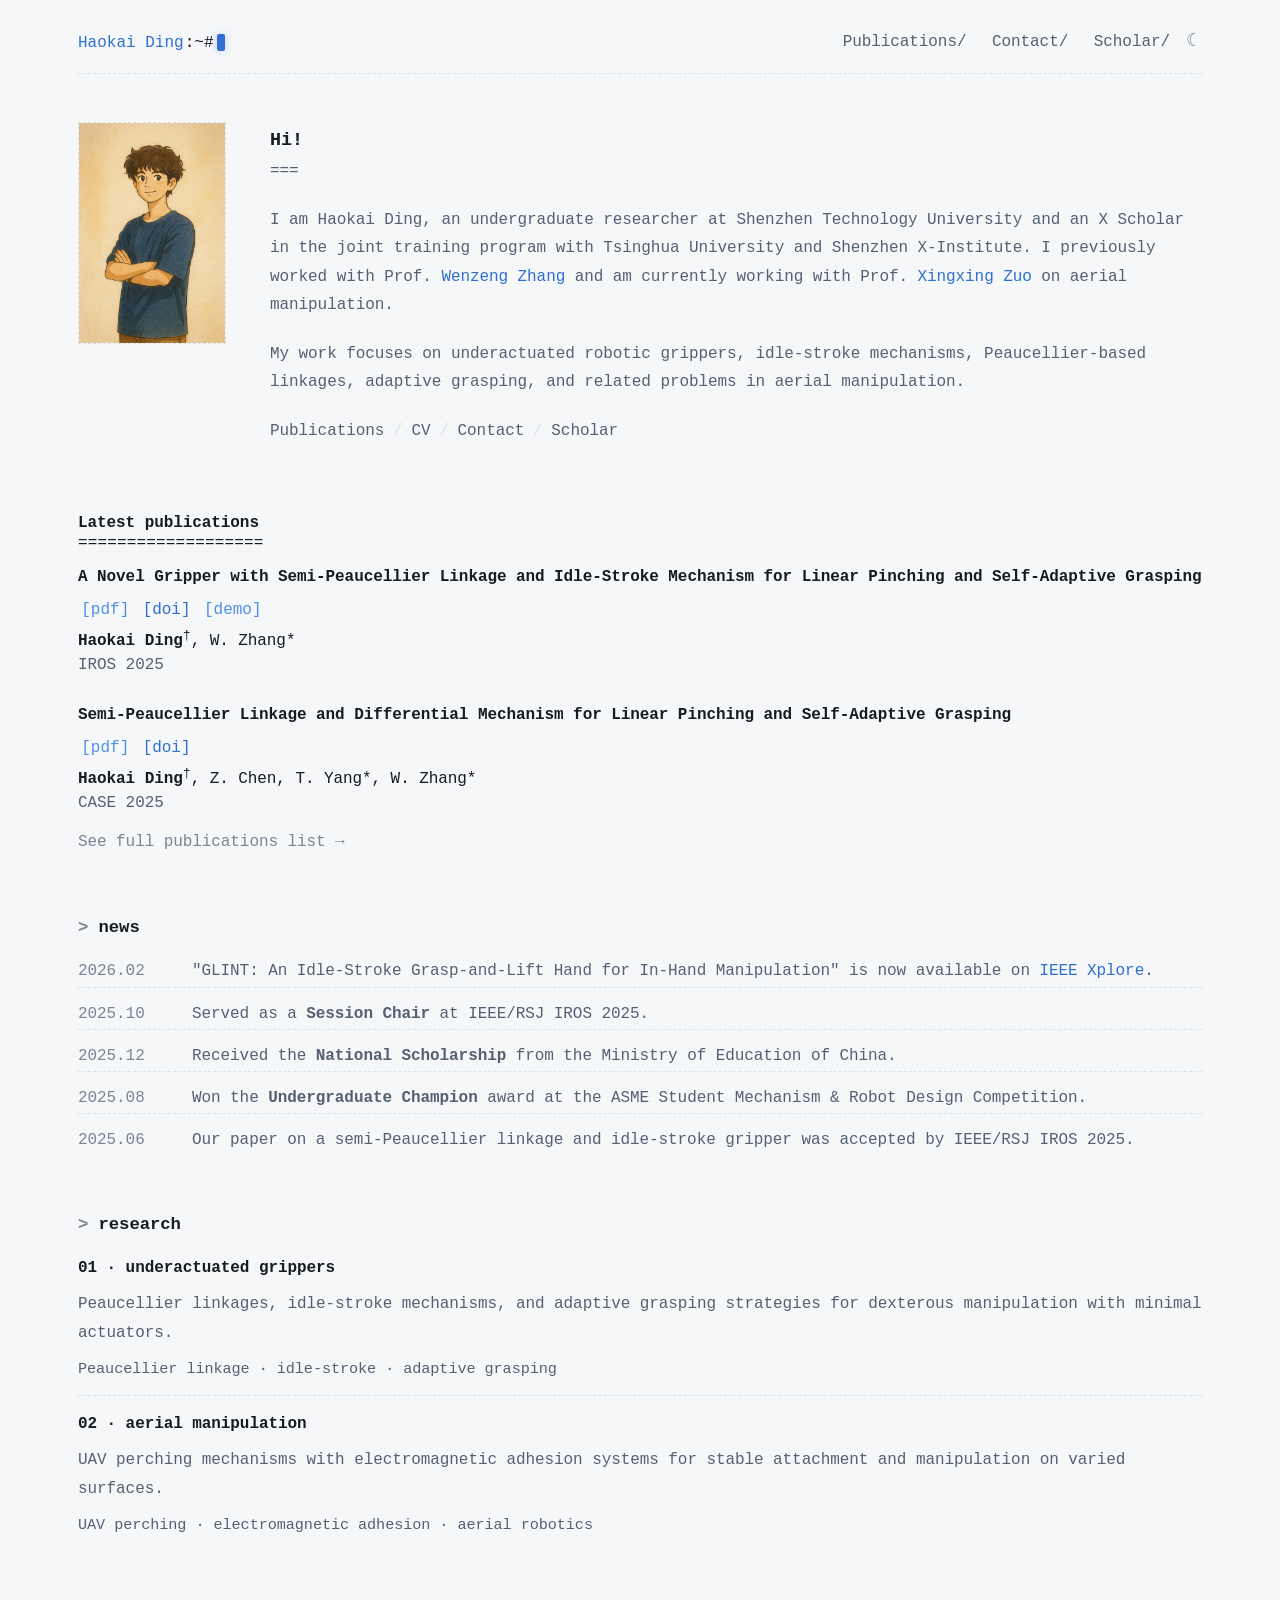
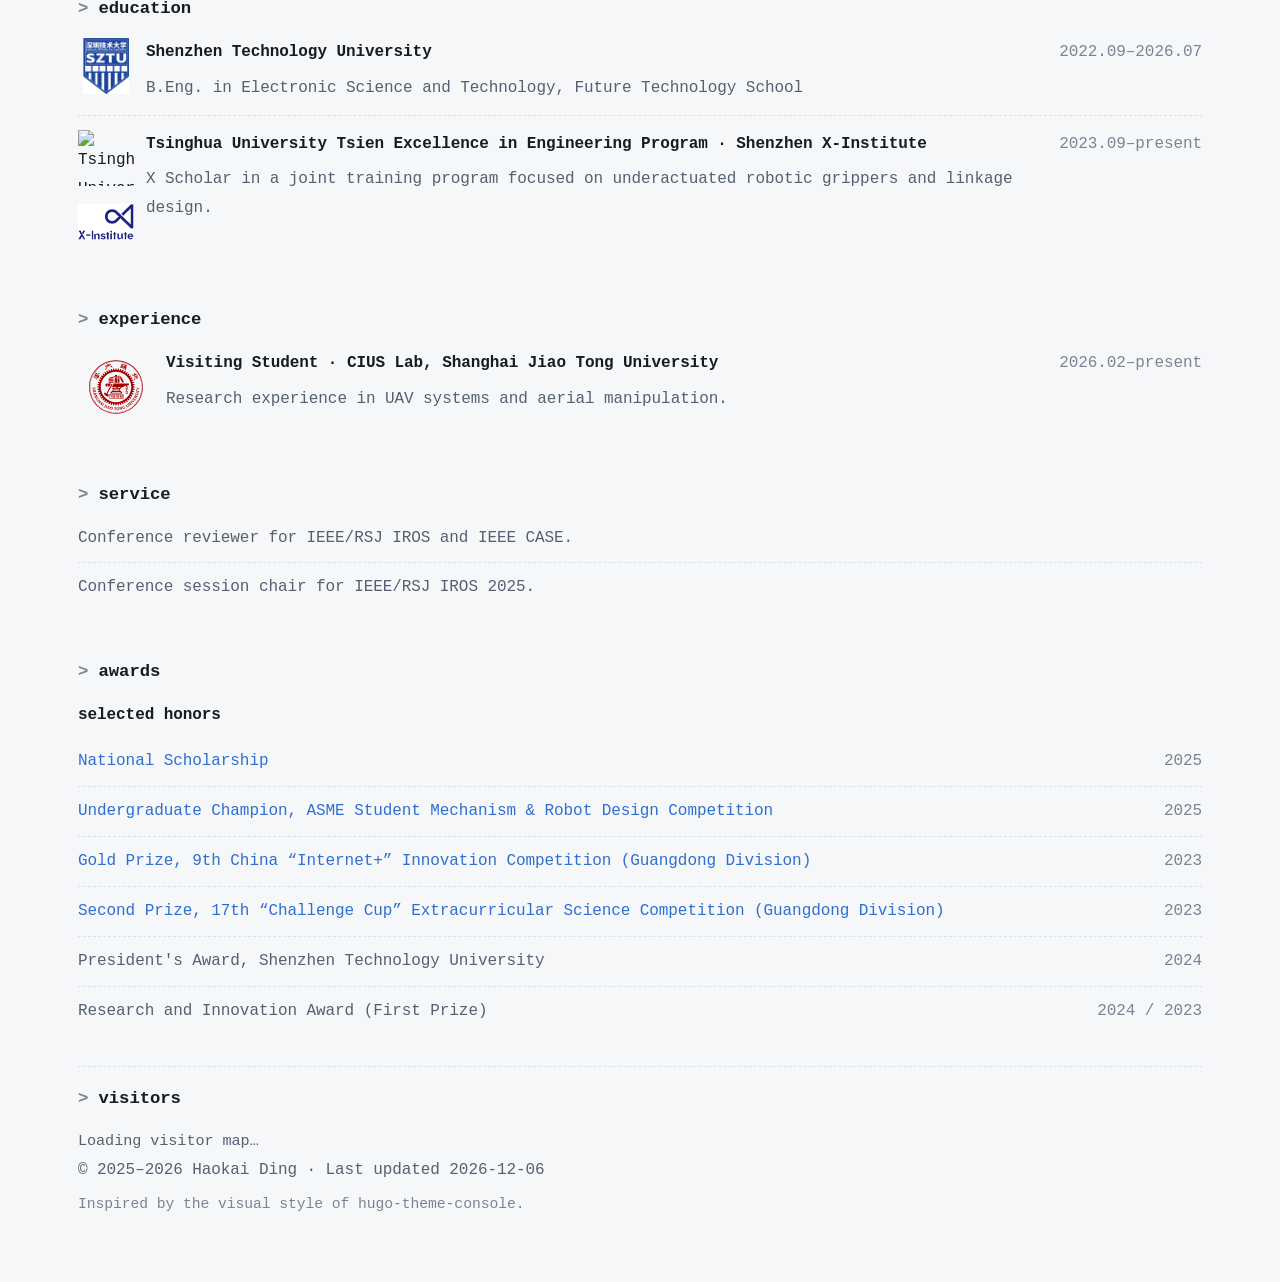
==== index.html @ 255bdd1d "Create academic console homepage template Publish a terminal-inspired academic homepage template bas" ====
<!DOCTYPE html>
<html lang="en">
<head>
  <meta charset="UTF-8" />
  <title>Haokai Ding</title>
  <meta name="viewport" content="width=device-width, initial-scale=1.0" />
  <meta name="description" content="Haokai Ding is an undergraduate researcher working on underactuated robotic grippers, mechanism design, and adaptive grasping." />
  <meta name="color-scheme" content="light dark" />
  <meta property="og:title" content="Haokai Ding" />
  <meta property="og:description" content="Undergraduate researcher in robotics, underactuated grippers, and mechanism design." />
  <meta property="og:image" content="https://hkding0125.github.io/my-academic-site/images/hkding.png" />
  <meta property="og:url" content="https://hkding0125.github.io/" />
  <meta property="og:type" content="website" />
  <meta name="twitter:card" content="summary" />
  <link rel="icon" type="image/svg+xml" href="data:image/svg+xml,%3Csvg xmlns='http://www.w3.org/2000/svg' viewBox='0 0 64 64'%3E%3Crect width='64' height='64' fill='%23161b22'/%3E%3Ctext x='50%25' y='54%25' dominant-baseline='middle' text-anchor='middle' font-family='monospace' font-size='26' fill='%23f6f7f9'%3EHD%3C/text%3E%3C/svg%3E" />
  <link rel="canonical" href="https://hkding0125.github.io/" />
  <link rel="stylesheet" href="styles.css" />
</head>
<body>
  <div class="container">
    <nav class="site-nav" aria-label="Primary">
      <div class="site-brand" aria-label="site mark"><span class="site-mark"><a class="site-mark-link" href="index.html">Haokai Ding</a><span class="site-mark-prompt">:~#</span></span></div>
      <div class="nav-links">
        <a href="publications.html">Publications/</a>
        <a href="contact.html">Contact/</a>
        <a href="https://scholar.google.com/citations?user=ikir1CUAAAAJ&hl=en" target="_blank" rel="noopener noreferrer">Scholar/</a>
      </div>
      <button id="theme-switcher" type="button" aria-label="Toggle dark mode">☾</button>
    </nav>

    <header class="hero" id="top">
      <div class="hero-media">
        <div class="profile-container" id="profileBox">
          <img
            class="profile-image default"
            loading="lazy"
            crossorigin="anonymous"
            src="my-academic-site/images/haokai_DING_photo_cartoon.png"
            alt="Illustrated profile photo of Haokai Ding"
            onerror="this.onerror=null;this.src='https://placehold.co/160x210/EFEFEF/333333?text=Haokai';"
          >
          <img
            class="profile-image hover"
            loading="lazy"
            crossorigin="anonymous"
            src="my-academic-site/images/hkding.png"
            alt="Profile photo of Haokai Ding"
            onerror="this.onerror=null;this.src='https://placehold.co/160x210/EFEFEF/333333?text=Haokai';"
          >
        </div>
      </div>

      <div class="hero-copy hero-intro">
        <h2 class="intro-title">Hi!</h2>
        <p class="intro-rule">===</p>
        <p>
          I am Haokai Ding, an undergraduate researcher at Shenzhen Technology University and an X Scholar in the joint training program with Tsinghua University and Shenzhen X-Institute. I previously worked with Prof. <a href="https://scholar.google.com/citations?user=n-3doEMAAAAJ&amp;hl=zh-CN" target="_blank" rel="noopener noreferrer">Wenzeng Zhang</a> and am currently working with Prof. <a href="https://xingxingzuo.github.io/" target="_blank" rel="noopener noreferrer">Xingxing Zuo</a> on aerial manipulation.
        </p>
        <p>
          My work focuses on underactuated robotic grippers, idle-stroke mechanisms, Peaucellier-based linkages, adaptive grasping, and related problems in aerial manipulation.
        </p>
        <p class="hero-links">
          <a href="publications.html">Publications</a>
          <span>/</span>
          <a href="pdfs/Haokai_CV_EN.pdf" target="_blank" rel="noopener noreferrer">CV</a>
          <span>/</span>
          <a href="contact.html">Contact</a>
          <span>/</span>
          <a href="https://scholar.google.com/citations?user=ikir1CUAAAAJ&hl=en" target="_blank" rel="noopener noreferrer">Scholar</a>
        </p>
      </div>
    </header>

    <main class="main-content">
      <section class="content-section latest-publications" id="publications">
        <div class="latest-heading">
          <h2>Latest publications</h2>
          <p class="latest-heading-rule">===================</p>
        </div>
        <ol class="publication-list selected-list">
          <li class="publication-item">
            <div class="pub-body">
              <div class="pub-title-line">
                <span class="pub-title">A Novel Gripper with Semi-Peaucellier Linkage and Idle-Stroke Mechanism for Linear Pinching and Self-Adaptive Grasping</span>
                <span class="pub-links inline-links">
                  <button type="button" class="inline-link pdf-link" data-pdf="pdfs/200534-3633.pdf">[pdf]</button>
                  <a href="https://doi.org/10.1109/IROS60139.2025.11246057" target="_blank" rel="noopener noreferrer">[doi]</a>
                  <button type="button" class="inline-link video-link" data-video="videos/SPIDAPT.mp4">[demo]</button>
                </span>
              </div>
              <div class="pub-authors-line"><strong>Haokai Ding</strong><sup>†</sup>, W. Zhang*</div>
              <div class="pub-venue-line">IROS 2025</div>
            </div>
          </li>
          <li class="publication-item">
            <div class="pub-body">
              <div class="pub-title-line">
                <span class="pub-title">Semi-Peaucellier Linkage and Differential Mechanism for Linear Pinching and Self-Adaptive Grasping</span>
                <span class="pub-links inline-links">
                  <button type="button" class="inline-link pdf-link" data-pdf="pdfs/Semi-Peaucellier_Linkage_and_Differential_Mechanism_for_Linear_Pinching_and_Self-Adaptive_Grasping.pdf">[pdf]</button>
                  <a href="https://doi.org/10.1109/CASE58245.2025.11163785" target="_blank" rel="noopener noreferrer">[doi]</a>
                </span>
              </div>
              <div class="pub-authors-line"><strong>Haokai Ding</strong><sup>†</sup>, Z. Chen, T. Yang*, W. Zhang*</div>
              <div class="pub-venue-line">CASE 2025</div>
            </div>
          </li>
        </ol>
        <p class="latest-publications-more"><a href="publications.html">See full publications list →</a></p>
      </section>

      <section class="content-section" id="news">
        <h2>news</h2>
        <ul class="news-list">
          <li class="news-item"><span class="news-date">2026.02</span><span class="news-text">"GLINT: An Idle-Stroke Grasp-and-Lift Hand for In-Hand Manipulation" is now available on <a href="https://doi.org/10.1109/ICCMA67641.2025.11369602" target="_blank" rel="noopener noreferrer">IEEE Xplore</a>.</span></li>
          <li class="news-item"><span class="news-date">2025.10</span><span class="news-text">Served as a <strong>Session Chair</strong> at IEEE/RSJ IROS 2025.</span></li>
          <li class="news-item"><span class="news-date">2025.12</span><span class="news-text">Received the <strong>National Scholarship</strong> from the Ministry of Education of China.</span></li>
          <li class="news-item"><span class="news-date">2025.08</span><span class="news-text">Won the <strong>Undergraduate Champion</strong> award at the ASME Student Mechanism &amp; Robot Design Competition.</span></li>
          <li class="news-item"><span class="news-date">2025.06</span><span class="news-text">Our paper on a semi-Peaucellier linkage and idle-stroke gripper was accepted by IEEE/RSJ IROS 2025.</span></li>
        </ul>
      </section>

      <section class="content-section" id="research">
        <h2>research</h2>
        <div class="stack-list">
          <article class="stack-item">
            <div>
              <h3>01 · underactuated grippers</h3>
              <p>Peaucellier linkages, idle-stroke mechanisms, and adaptive grasping strategies for dexterous manipulation with minimal actuators.</p>
            </div>
            <p class="stack-tags">Peaucellier linkage · idle-stroke · adaptive grasping</p>
          </article>
          <article class="stack-item">
            <div>
              <h3>02 · aerial manipulation</h3>
              <p>UAV perching mechanisms with electromagnetic adhesion systems for stable attachment and manipulation on varied surfaces.</p>
            </div>
            <p class="stack-tags">UAV perching · electromagnetic adhesion · aerial robotics</p>
          </article>
        </div>
      </section>

      <section class="content-section" id="education">
        <h2>education</h2>
        <div class="detail-list">
          <article class="detail-item">
            <div class="detail-main">
              <div class="logo-row">
                <img class="entry-logo" src="my-academic-site/images/深圳技术大学校徽_00.jpg" alt="Shenzhen Technology University logo" loading="lazy" onerror="this.onerror=null;this.src='https://placehold.co/44x44/EFEFEF/333333?text=SZ';">
                <div>
                  <h3>Shenzhen Technology University</h3>
                  <p>B.Eng. in Electronic Science and Technology, Future Technology School</p>
                </div>
              </div>
            </div>
            <div class="detail-side">2022.09–2026.07</div>
          </article>
          <article class="detail-item">
            <div class="detail-main">
              <div class="logo-row">
                <div class="logo-stack">
                  <img class="entry-logo" src="my-academic-site/images/Tsinghua_University_Logo.svg" alt="Tsinghua University logo" loading="lazy" onerror="this.onerror=null;this.src='https://placehold.co/44x44/EFEFEF/333333?text=TH';">
                  <img class="entry-logo" src="my-academic-site/images/x-institute_logo.jpg" alt="X-Institute logo" loading="lazy" onerror="this.onerror=null;this.src='https://placehold.co/44x44/EFEFEF/333333?text=X';">
                </div>
                <div>
                  <h3>Tsinghua University Tsien Excellence in Engineering Program · Shenzhen X-Institute</h3>
                  <p>X Scholar in a joint training program focused on underactuated robotic grippers and linkage design.</p>
                </div>
              </div>
            </div>
            <div class="detail-side">2023.09–present</div>
          </article>
        </div>
      </section>

      <section class="content-section" id="experience">
        <h2>experience</h2>
        <div class="detail-list">
          <article class="detail-item">
            <div class="detail-main">
              <div class="logo-row">
                <img class="entry-logo entry-logo-sjtu" src="my-academic-site/images/sjtulogored.svg" alt="Shanghai Jiao Tong University logo" loading="lazy">
                <div>
                  <h3>Visiting Student · CIUS Lab, Shanghai Jiao Tong University</h3>
                  <p>Research experience in UAV systems and aerial manipulation.</p>
                </div>
              </div>
            </div>
            <div class="detail-side">2026.02–present</div>
          </article>
        </div>
      </section>

      <section class="content-section" id="service">
        <h2>service</h2>
        <ul class="plain-list">
          <li>Conference reviewer for IEEE/RSJ IROS and IEEE CASE.</li>
          <li>Conference session chair for IEEE/RSJ IROS 2025.</li>
        </ul>
      </section>

      <section class="content-section" id="awards">
        <h2>awards</h2>
        <div class="award-group">
          <h3>selected honors</h3>
          <ul class="award-list">
            <li><span class="award-name"><a href="http://www.moe.gov.cn/srcsite/A05/s7505/202512/t20251225_1424488.html" target="_blank" rel="noopener noreferrer">National Scholarship</a></span><span class="award-year">2025</span></li>
            <li><span class="award-name"><a href="https://sites.google.com/site/asmemrc/design-competition-showcase/2025-finalists#h.2oibi1g704mf" target="_blank" rel="noopener noreferrer">Undergraduate Champion, ASME Student Mechanism &amp; Robot Design Competition</a></span><span class="award-year">2025</span></li>
            <li><span class="award-name"><a href="https://cy.ncss.cn/" target="_blank" rel="noopener noreferrer">Gold Prize, 9th China “Internet+” Innovation Competition (Guangdong Division)</a></span><span class="award-year">2023</span></li>
            <li><span class="award-name"><a href="https://www.tiaozhanbei.net/" target="_blank" rel="noopener noreferrer">Second Prize, 17th “Challenge Cup” Extracurricular Science Competition (Guangdong Division)</a></span><span class="award-year">2023</span></li>
            <li><span class="award-name">President's Award, Shenzhen Technology University</span><span class="award-year">2024</span></li>
            <li><span class="award-name">Research and Innovation Award (First Prize)</span><span class="award-year">2024 / 2023</span></li>
          </ul>
        </div>
      </section>
    </main>

    <footer class="site-footer">
      <h2>visitors</h2>
      <div class="visitor-map" id="visitorMap" aria-label="Visitor distribution map" role="img">
        <noscript>
          <a href="https://clustrmaps.com/site/1bh9v" title="Visitor map" target="_blank" rel="noopener noreferrer">View the visitor map on ClustrMaps</a>
        </noscript>
        <div id="visitorMapFallback" class="visitor-map-fallback" role="status">
          <p class="fallback-loading">Loading visitor map…</p>
          <p class="fallback-help">If the map does not appear, ClustrMaps may be blocked in your region. <a href="https://clustrmaps.com/site/1bh9v" target="_blank" rel="noopener noreferrer">Open it in a new tab</a>.</p>
        </div>
        <script data-cfasync="false" src="/cdn-cgi/scripts/5c5dd728/cloudflare-static/email-decode.min.js"></script>
        <script
          type="text/javascript"
          id="clustrmaps"
          src="https://clustrmaps.com/map_v2.js?d=znvx_TSWEndb_yGiF_u2P2L6hrNLIet55wRIDi6dAVY&amp;cl=ffffff&amp;w=a"
          referrerpolicy="no-referrer-when-downgrade"
        ></script>
      </div>
      <p class="footer-meta">© 2025–2026 Haokai Ding · Last updated <time id="lastUpdated" datetime="2026-03-27">2026-03-27</time></p>
      <p class="footer-credit">Inspired by the visual style of <a href="https://github.com/mrmierzejewski/hugo-theme-console/" target="_blank" rel="noopener noreferrer">hugo-theme-console</a>.</p>
    </footer>
  </div>

  <div id="videoModal" class="modal" role="dialog" aria-modal="true" aria-hidden="true">
    <div class="modal-panel video-panel">
      <button class="close-button" id="videoClose" type="button" aria-label="Close video">×</button>
      <video id="videoPlayer" controls></video>
    </div>
  </div>

  <div id="pdfModal" class="modal" role="dialog" aria-modal="true" aria-hidden="true">
    <div class="modal-panel pdf-panel">
      <button class="close-button" id="pdfClose" type="button" aria-label="Close PDF">×</button>
      <iframe id="pdf-viewer" src="" title="PDF viewer" loading="lazy"></iframe>
    </div>
  </div>

  <script src="scripts.js"></script>
</body>
</html>
---- styles.css ----
:root {
  --bg: #f6f7f9;
  --surface: #ffffff;
  --surface-soft: #f4f6f8;
  --text: #171b22;
  --text-soft: #556072;
  --text-faint: #7b8494;
  --line: #dbe1e8;
  --accent: #2f6fcf;
  --accent-soft: rgba(47, 111, 207, 0.08);
  --shadow: none;
  --font-mono: "JetBrains Mono", "IBM Plex Mono", "SFMono-Regular", Menlo, Consolas, "Liberation Mono", monospace;
  --content-width: 1180px;
}

* {
  box-sizing: border-box;
}

html {
  scroll-behavior: smooth;
}

body {
  margin: 0;
  background: var(--bg);
  color: var(--text);
  font-family: var(--font-mono);
  line-height: 1.82;
  letter-spacing: -0.005em;
  -webkit-font-smoothing: antialiased;
  -moz-osx-font-smoothing: grayscale;
}

@keyframes page-pop-in {
  0% {
    opacity: 0;
    transform: translateY(10px) scale(0.985);
  }

  100% {
    opacity: 1;
    transform: translateY(0) scale(1);
  }
}

html.theme-transition body,
html.theme-transition body *,
html.theme-transition body *::before,
html.theme-transition body *::after {
  transition: background-color 0.25s ease, color 0.25s ease, border-color 0.25s ease, opacity 0.25s ease;
}

img {
  max-width: 100%;
  height: auto;
}

button,
a {
  font: inherit;
}

a {
  color: var(--accent);
  text-decoration: none;
}

a:hover {
  text-decoration: underline;
}

.container {
  width: min(100%, var(--content-width));
  margin: 0 auto;
  padding: 28px 28px 64px;
}

.site-nav {
  display: flex;
  align-items: center;
  justify-content: space-between;
  gap: 16px;
  padding: 0 0 16px;
  margin-bottom: 48px;
  border-bottom: 1px dashed var(--line);
}

.site-brand {
  color: var(--text);
  font-weight: 500;
  text-transform: none;
  margin-right: auto;
  display: inline-flex;
  align-items: center;
  gap: 0.22ch;
  letter-spacing: 0;
  line-height: 1;
  white-space: nowrap;
}

.site-mark {
  display: inline-flex;
  align-items: center;
  gap: 0.12ch;
}

.site-mark-link,
.site-path {
  color: var(--accent);
}

.site-mark-link {
  text-decoration: none;
}

.site-mark-link:hover {
  text-decoration: none;
}

.site-mark-prompt {
  color: var(--text);
}

.site-path {
  margin-left: 0.12ch;
}

.site-brand::after {
  content: "";
  display: inline-block;
  flex: 0 0 auto;
  width: 0.88ch;
  height: 1.02em;
  margin-left: 0.1ch;
  align-self: center;
  background: var(--accent);
  border-radius: 2px;
  box-shadow: 0 0 0.55rem color-mix(in srgb, var(--accent) 28%, transparent);
  animation: hero-cursor-fade 1.6s ease-in-out infinite;
}

.nav-links {
  display: inline-flex;
  align-items: center;
  gap: 1.6rem;
  color: var(--text-soft);
  margin-left: auto;
}

.nav-links a {
  color: inherit;
  font-weight: 500;
  white-space: nowrap;
}

.nav-links a.nav-active,
.nav-links a:hover {
  color: var(--text-soft);
  text-decoration: none;
}

#theme-switcher {
  border: 0;
  background: transparent;
  color: var(--text-faint);
  padding: 0;
  cursor: pointer;
  font-size: 1.15rem;
  line-height: 1;
}

#theme-switcher:hover {
  background: transparent;
  color: var(--text-soft);
}

.hero,
.page-header,
.content-section,
.site-footer {
  opacity: 0;
  animation: page-pop-in 0.5s cubic-bezier(0.2, 0.8, 0.2, 1) forwards;
}

.hero,
.page-header {
  margin-bottom: 52px;
}

.hero {
  animation-delay: 0.04s;
  display: grid;
  grid-template-columns: 148px minmax(0, 1fr);
  gap: 44px;
  align-items: start;
}

.hero-media {
  display: flex;
  flex-direction: column;
  align-items: flex-start;
}

.content-section:nth-of-type(1) {
  animation-delay: 0.08s;
}

.content-section:nth-of-type(2) {
  animation-delay: 0.12s;
}

.content-section:nth-of-type(3) {
  animation-delay: 0.16s;
}

.content-section:nth-of-type(4) {
  animation-delay: 0.2s;
}

.content-section:nth-of-type(5) {
  animation-delay: 0.24s;
}

.content-section:nth-of-type(6) {
  animation-delay: 0.28s;
}

.content-section:nth-of-type(7) {
  animation-delay: 0.32s;
}

.content-section:nth-of-type(8) {
  animation-delay: 0.36s;
}

.site-footer {
  animation-delay: 0.4s;
}

@media (prefers-reduced-motion: reduce) {
  .hero,
  .page-header,
  .content-section,
  .site-footer {
    opacity: 1;
    animation: none;
  }

  .site-brand::after {
    animation: none;
    opacity: 0.82;
  }
}

.prompt-line {
  margin: 8px 0 0;
  color: var(--text-faint);
  font-size: 0.94rem;
}

h1 {
  margin: 0 0 14px;
  font-size: clamp(2.6rem, 5.8vw, 3.4rem);
  line-height: 1.08;
  font-weight: 700;
}

.intro-title {
  margin: 0;
  font-size: 1.15rem;
  font-weight: 700;
  text-transform: none;
}

.intro-title::before {
  content: none;
}

.intro-rule {
  margin: -2px 0 12px;
  color: var(--text);
  line-height: 1;
}

@keyframes hero-cursor-fade {
  0%, 18% {
    opacity: 0;
  }

  50% {
    opacity: 0.92;
  }

  100% {
    opacity: 0;
  }
}

.page-summary {
  margin: 0 0 14px;
  color: var(--text);
  text-wrap: pretty;
}

.hero-copy {
  max-width: none;
}

.hero-intro {
  padding-top: 2px;
  max-width: none;
}

.hero-intro p {
  margin: 0 0 20px;
  color: var(--text-soft);
  line-height: 1.78;
  text-align: left;
  text-justify: auto;
  hyphens: none;
}

.hero-intro p:last-child {
  margin-bottom: 0;
}

.intro-highlight {
  color: var(--text) !important;
}

.page-note,
.section-intro,
.pub-meta,
.pub-venue,
.news-text,
.stack-item p,
.detail-item p,
.footer-meta,
.visitor-map-fallback,
.plain-list,
.award-list,
.stack-tags {
  color: var(--text-soft);
}

.page-note,
.page-summary {
  max-width: none;
}

.hero-links {
  display: flex;
  flex-wrap: wrap;
  gap: 0.3rem 0.55rem;
  align-items: center;
  color: var(--text-faint);
}

.hero-links a {
  color: var(--text-soft);
}

.hero-links span {
  color: var(--line);
}


.contact-list li::after {
  content: " /";
  color: var(--line);
  margin-left: 8px;
}

.contact-list li:last-child::after {
  content: "";
  margin-left: 0;
}

.contact-list a {
  display: inline-block;
  padding: 2px 0;
}

.jump-line {
  margin-top: 10px;
  color: var(--text-faint);
}


.profile-container {
  position: relative;
  width: 148px;
  aspect-ratio: 2 / 3;
  border: 1px dashed var(--line);
  overflow: hidden;
  background: var(--surface);
}

.profile-image {
  position: absolute;
  inset: 0;
  width: 100%;
  height: 100%;
  object-fit: cover;
  transition: opacity 0.25s ease;
}

.profile-image.default {
  opacity: 1;
}

.profile-image.hover {
  opacity: 0;
}

.profile-container:hover .profile-image.default,
.profile-container.toggled .profile-image.default {
  opacity: 0;
}

.profile-container:hover .profile-image.hover,
.profile-container.toggled .profile-image.hover {
  opacity: 1;
}

.main-content {
  display: flex;
  flex-direction: column;
  gap: 42px;
}

.content-section {
  padding-top: 12px;
  scroll-margin-top: 24px;
}

.content-section > p,
.content-section > .section-intro {
  max-width: none;
  text-align: left;
  text-justify: auto;
  hyphens: none;
}

.section-heading {
  display: flex;
  align-items: baseline;
  justify-content: space-between;
  gap: 16px;
}

.section-link {
  white-space: nowrap;
  font-size: 0.92rem;
  color: var(--text-faint);
}

h2 {
  margin: 0 0 14px;
  font-size: 1.08rem;
  font-weight: 700;
  text-transform: lowercase;
}

h2::before {
  content: "> ";
  color: var(--text-faint);
}

h3 {
  margin: 0 0 6px;
  font-size: 1rem;
  font-weight: 700;
}

.group-title {
  margin: 18px 0 10px;
  color: var(--text-faint);
  text-transform: lowercase;
}

p {
  margin: 0;
}

.publication-list,
.news-list,
.plain-list,
.award-list {
  margin: 0;
  padding: 0;
}

.publication-list {
  list-style: none;
  display: flex;
  flex-direction: column;
  gap: 12px;
  counter-reset: publication;
}

.latest-publications {
  animation-delay: 0.14s;
}

.latest-publications h2::before {
  content: none;
}

.latest-heading {
  margin-bottom: 14px;
}

.latest-heading h2 {
  margin-bottom: 0;
  font-size: 1rem;
  font-weight: 700;
  text-transform: none;
}

.latest-heading-rule {
  margin-top: -3px;
  color: var(--text);
  line-height: 1.02;
  letter-spacing: 0.01em;
}

.selected-list {
  gap: 26px;
}

.selected-list .publication-item,
.selected-list .publication-item:first-child {
  position: static;
  padding-left: 0;
  padding-top: 0;
  border-top: 0;
}

.selected-list .publication-item::before {
  content: none;
}

.pub-title-line {
  display: block;
  line-height: 1.55;
}

.selected-list .pub-title {
  font-weight: 700;
  color: var(--text);
}

.inline-links {
  display: inline;
  margin-left: 0.18ch;
}

.inline-links .inline-link,
.inline-links a {
  margin-left: 0.16ch;
  color: #4e8fe8;
}

.pub-authors-line {
  margin-top: 3px;
  color: var(--text);
  line-height: 1.5;
}

.pub-venue-line {
  margin-top: 2px;
  color: var(--text-soft);
  line-height: 1.35;
}

.latest-publications-more {
  margin-top: 14px;
  color: var(--text-faint);
}

.latest-publications-more a {
  color: var(--text-faint);
}

.full-list .publication-item {
  position: relative;
  padding-left: 36px;
}

.full-list .publication-item::before {
  counter-increment: publication;
  content: "[" counter(publication) "]";
  position: absolute;
  left: 0;
  top: 0;
  color: var(--text-faint);
}

.publication-item {
  border-top: 1px dashed var(--line);
  padding-top: 14px;
}

.publication-item:first-child {
  padding-top: 0;
  border-top: 0;
}

.pub-title {
  color: var(--text);
  margin-bottom: 4px;
}

.pub-venue {
  margin-top: 2px;
}

.pub-links {
  display: flex;
  flex-wrap: wrap;
  gap: 8px 12px;
  margin-top: 8px;
}

.pub-links a,
.inline-link {
  color: var(--accent);
  background: transparent;
  border: 0;
  padding: 0;
  cursor: pointer;
}

.inline-link:hover,
.pub-links a:hover {
  text-decoration: underline;
}

.contact-lead {
  margin: 0 0 18px;
  color: var(--text-soft);
}

.contact-block {
  list-style: none;
  margin: 0;
  padding: 0;
}

.contact-block li {
  margin: 0 0 8px;
  color: var(--text-soft);
}

.contact-block a {
  color: inherit;
}

.contact-block a:hover {
  color: var(--text);
}

.contact-block li::before {
  content: "- ";
  color: var(--text);
}

.news-item {
  display: grid;
  grid-template-columns: 96px minmax(0, 1fr);
  gap: 18px;
  border-top: 1px dashed var(--line);
  padding-top: 12px;
}

.news-item:first-child {
  border-top: 0;
  padding-top: 0;
}

.news-date,
.detail-side,
.award-year {
  color: var(--text-faint);
  white-space: nowrap;
}

.stack-list,
.detail-list {
  display: flex;
  flex-direction: column;
  gap: 12px;
}

.stack-item,
.detail-item {
  border-top: 1px dashed var(--line);
  padding-top: 14px;
}

.stack-item:first-child,
.detail-item:first-child {
  border-top: 0;
  padding-top: 0;
}

.stack-tags {
  margin-top: 8px;
  font-size: 0.95rem;
}

.detail-item {
  display: grid;
  grid-template-columns: minmax(0, 1fr) auto;
  gap: 16px;
}

.logo-row {
  display: flex;
  align-items: flex-start;
  gap: 12px;
}

.logo-stack {
  display: flex;
  flex-direction: column;
  gap: 8px;
  flex-shrink: 0;
}

.entry-logo {
  width: 56px;
  height: 56px;
  object-fit: contain;
  border: none;
  background: transparent;
  padding: 0;
  flex-shrink: 0;
}

.entry-logo-wide {
  width: 56px;
}

.entry-logo-sjtu {
  width: 76px;
  height: 76px;
  padding: 0;
  object-fit: contain;
  object-position: center;
}

.plain-list {
  list-style: none;
  display: flex;
  flex-direction: column;
  gap: 8px;
}

.plain-list li,
.award-list li {
  border-top: 1px dashed var(--line);
  padding-top: 10px;
}

.plain-list li:first-child,
.award-list li:first-child {
  border-top: 0;
  padding-top: 0;
}

.award-group {
  display: flex;
  flex-direction: column;
  gap: 10px;
}

.award-list {
  list-style: none;
  display: flex;
  flex-direction: column;
  gap: 10px;
}

.award-list li {
  display: grid;
  grid-template-columns: minmax(0, 1fr) auto;
  gap: 12px;
}

.meta-badge {
  display: inline-block;
  margin-left: 8px;
  color: var(--text);
  border: 1px dashed var(--line);
  padding: 0 6px;
  font-size: 0.85rem;
}

.site-footer {
  margin-top: 40px;
  padding-top: 16px;
  border-top: 1px dashed var(--line);
}

.compact-footer {
  margin-top: 28px;
}

.footer-credit {
  margin-top: 6px;
  color: var(--text-faint);
  font-size: 0.92rem;
}

.footer-credit a {
  color: inherit;
}

.footer-credit a:hover {
  color: var(--text-soft);
}

.visitor-map {
  margin-top: 12px;
}

.visitor-map > div,
.visitor-map iframe,
.visitor-map img {
  width: 100% !important;
  max-width: 100% !important;
}

.visitor-map img,
.visitor-map iframe {
  display: block;
  border: 1px dashed var(--line);
}

.visitor-map-fallback {
  font-size: 0.95rem;
}

.visitor-map-fallback .fallback-help {
  display: none;
  margin-top: 8px;
}

.visitor-map-fallback.show-help .fallback-help {
  display: block;
}

.visitor-map-fallback[data-state="loaded"] {
  display: none;
}

.modal {
  position: fixed;
  inset: 0;
  background: rgba(10, 12, 16, 0.68);
  backdrop-filter: blur(4px);
  -webkit-backdrop-filter: blur(4px);
  opacity: 0;
  visibility: hidden;
  pointer-events: none;
  transition: opacity 0.22s ease, visibility 0.22s ease;
  z-index: 1000;
}

.modal.open {
  opacity: 1;
  visibility: visible;
  pointer-events: auto;
}

.modal-panel {
  position: relative;
  width: min(92vw, 900px);
  margin: 40px auto;
  border: 1px solid color-mix(in srgb, var(--line) 86%, transparent);
  background: color-mix(in srgb, var(--surface) 94%, transparent);
  border-radius: 16px;
  box-shadow: 0 24px 80px rgba(0, 0, 0, 0.18);
  overflow: hidden;
}

.video-panel {
  width: min(96vw, 1280px);
  height: min(88vh, 820px);
  max-width: none;
  background: #000;
  display: flex;
  align-items: center;
  justify-content: center;
}

.video-panel video,
.pdf-panel iframe {
  display: block;
  width: 100%;
}

.video-panel video {
  width: 100%;
  height: 100%;
  object-fit: contain;
  background: #000;
  max-height: none;
}

.pdf-panel {
  height: min(88vh, 920px);
}

.pdf-panel iframe {
  height: 100%;
  border: 0;
}

.close-button {
  position: absolute;
  top: 12px;
  right: 12px;
  width: 38px;
  height: 38px;
  border: 1px solid color-mix(in srgb, var(--line) 80%, transparent);
  background: color-mix(in srgb, var(--surface) 88%, transparent);
  color: var(--text);
  border-radius: 10px;
  cursor: pointer;
  backdrop-filter: blur(6px);
  -webkit-backdrop-filter: blur(6px);
}

.close-button:hover {
  background: color-mix(in srgb, var(--surface-soft) 92%, transparent);
}

body.dark-mode {
  --bg: #11141b;
  --surface: #161b22;
  --surface-soft: #1b212b;
  --text: #e7ebf2;
  --text-soft: #b6c0cf;
  --text-faint: #8e99ad;
  --line: #394354;
  --accent: #86abf4;
  --accent-soft: rgba(134, 171, 244, 0.1);
}

@media (max-width: 760px) {
  .hero {
    grid-template-columns: 96px minmax(0, 1fr);
    gap: 18px;
  }

  .hero-media {
    display: flex;
  }

  .profile-container {
    width: 96px;
  }
}

@media (max-width: 480px) {
  .container {
    padding: 14px 16px 28px;
  }

  .site-nav {
    display: grid;
    grid-template-columns: 1fr auto;
    grid-template-areas:
      "brand brand"
      "links theme";
    align-items: center;
    row-gap: 10px;
    column-gap: 10px;
    margin-bottom: 28px;
  }

  .site-brand {
    grid-area: brand;
    display: inline-flex;
    flex-wrap: nowrap;
    align-items: center;
    width: auto;
    max-width: 100%;
    font-size: 0.92rem;
    overflow: visible;
    scrollbar-width: none;
  }

  .site-brand::-webkit-scrollbar,
  .nav-links::-webkit-scrollbar {
    display: none;
  }

  .site-mark {
    gap: 0.08ch;
  }

  .site-path {
    display: none;
  }

  .site-brand::after {
    width: 0.62ch;
    height: 0.88em;
    margin-left: 0.08ch;
  }

  .nav-links {
    grid-area: links;
    justify-self: start;
    align-self: center;
    width: 100%;
    min-width: 0;
    display: flex;
    flex-wrap: nowrap;
    justify-content: flex-start;
    gap: 0.95rem;
    font-size: 0.88rem;
    line-height: 1.2;
    overflow-x: auto;
    white-space: nowrap;
    margin-left: 0;
    padding-left: 0;
  }

  #theme-switcher {
    grid-area: theme;
    justify-self: end;
    align-self: center;
    font-size: 1rem;
    color: var(--text-soft);
  }

  .hero {
    grid-template-columns: 72px minmax(0, 1fr);
    gap: 12px;
    margin-bottom: 34px;
  }

  .hero-media {
    display: flex;
    align-items: flex-start;
  }

  .profile-container {
    width: 72px;
  }

  .hero-intro {
    padding-top: 0;
  }

  .hero-links {
    gap: 0.2rem 0.45rem;
    font-size: 0.9rem;
    line-height: 1.5;
    margin-bottom: 14px;
  }

  .hero-intro p {
    margin-bottom: 14px;
    line-height: 1.62;
    font-size: 0.98rem;
  }

  .intro-highlight {
    line-height: 1.56;
  }

  .main-content {
    gap: 34px;
  }

  .content-section {
    padding-top: 6px;
  }

  h2 {
    margin-bottom: 10px;
    font-size: 1rem;
  }

  .latest-heading {
    margin-bottom: 10px;
  }

  .latest-heading h2 {
    font-size: 1rem;
  }

  .latest-heading-rule {
    margin-top: -2px;
    line-height: 1;
  }

  .selected-list {
    gap: 18px;
  }

  .pub-title-line {
    display: block;
    line-height: 1.52;
  }

  .selected-list .pub-title,
  .pub-title {
    font-size: 0.98rem;
  }

  .inline-links {
    display: block;
    margin-left: 0;
    margin-top: 4px;
    line-height: 1.45;
  }

  .inline-links .inline-link,
  .inline-links a {
    margin-left: 0;
    margin-right: 0.45rem;
  }

  .pub-authors-line,
  .pub-venue-line {
    line-height: 1.45;
  }

  .news-item {
    gap: 4px;
  }

  .news-date {
    font-size: 0.92rem;
  }

  .detail-item,
  .award-list li,
  .news-item {
    grid-template-columns: 1fr;
  }

  .detail-item p,
  .news-text,
  .stack-item p,
  .content-section > p,
  .content-section > .section-intro,
  .contact-lead,
  .contact-block li {
    text-align: left;
    text-justify: auto;
    hyphens: none;
  }

  .logo-row {
    flex-direction: column;
    align-items: flex-start;
    gap: 8px;
  }

  .logo-stack {
    flex-direction: row;
    gap: 8px;
  }

  .entry-logo,
  .entry-logo-sjtu {
    width: 60px;
    height: 60px;
  }

  .contact-block li {
    line-height: 1.6;
    overflow-wrap: anywhere;
    word-break: break-word;
  }

  .modal-panel {
    width: 95vw;
    margin: 18px auto;
  }

  .video-panel {
    height: min(62vh, 420px);
  }
}
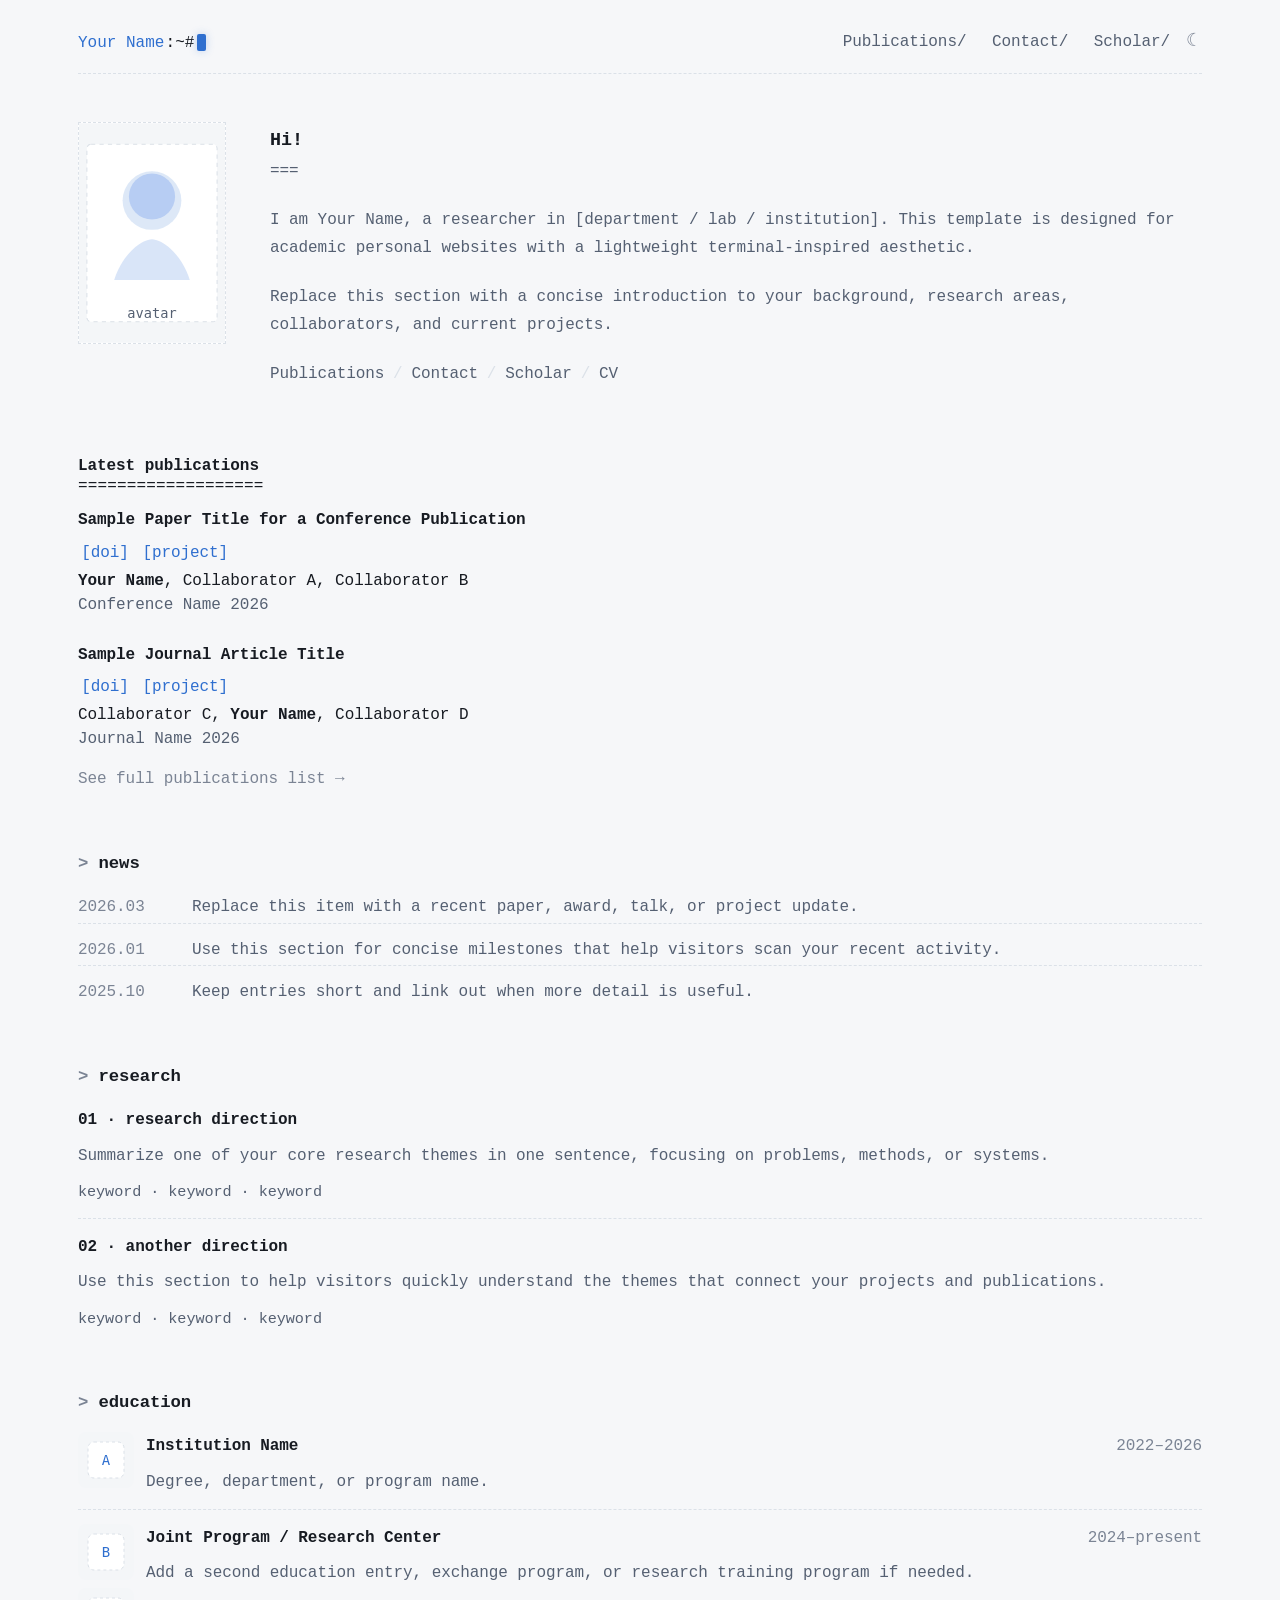
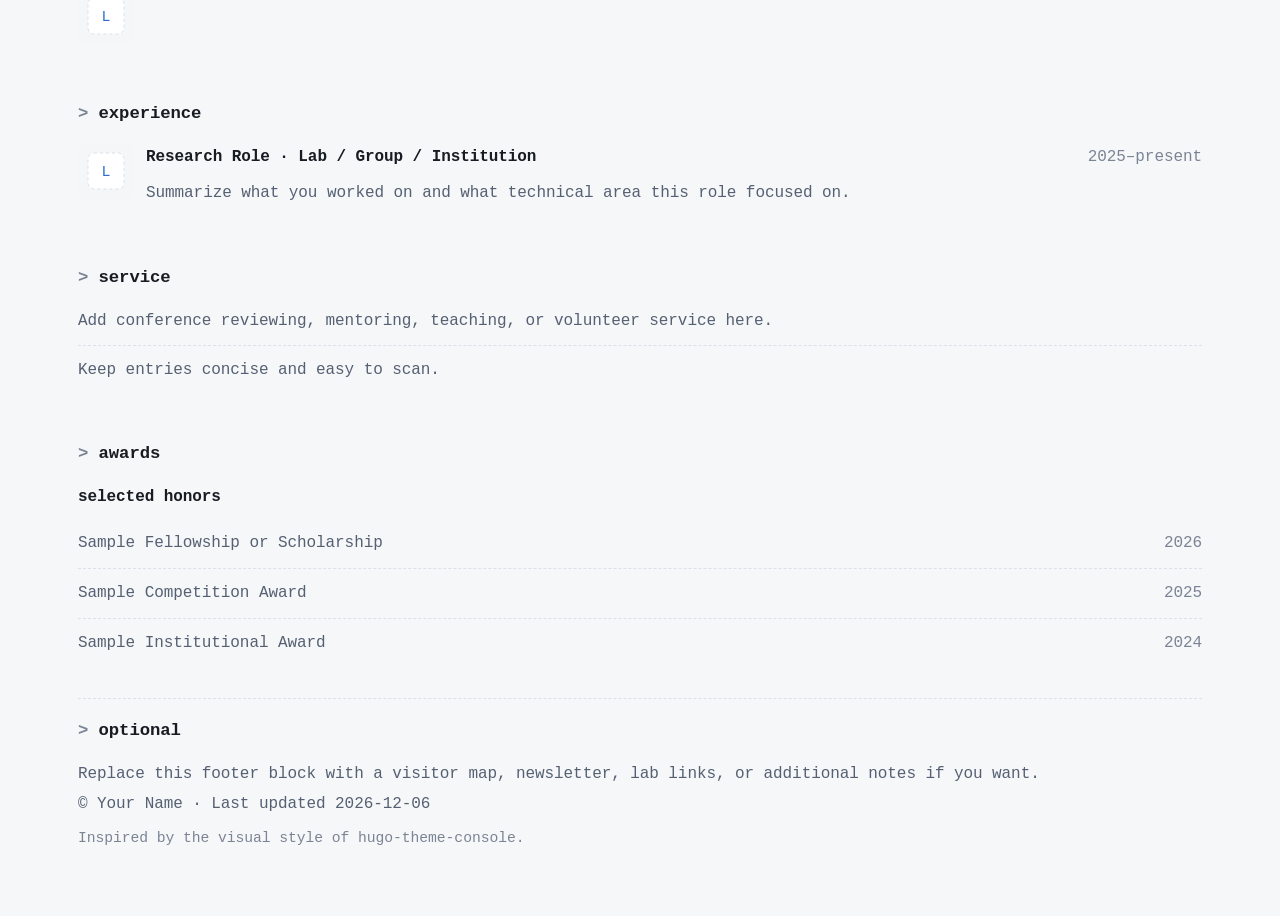
==== commit eaf3aa57: "Convert personal site into reusable template Replace personal content with reusable placeholders, re" ====
--- a/index.html
+++ b/index.html
@@ -2,28 +2,28 @@
 <html lang="en">
 <head>
   <meta charset="UTF-8" />
-  <title>Haokai Ding</title>
+  <title>Your Name</title>
   <meta name="viewport" content="width=device-width, initial-scale=1.0" />
-  <meta name="description" content="Haokai Ding is an undergraduate researcher working on underactuated robotic grippers, mechanism design, and adaptive grasping." />
+  <meta name="description" content="Your Name is a researcher working on robotics, intelligent systems, and mechanism design." />
   <meta name="color-scheme" content="light dark" />
-  <meta property="og:title" content="Haokai Ding" />
-  <meta property="og:description" content="Undergraduate researcher in robotics, underactuated grippers, and mechanism design." />
-  <meta property="og:image" content="https://hkding0125.github.io/my-academic-site/images/hkding.png" />
-  <meta property="og:url" content="https://hkding0125.github.io/" />
+  <meta property="og:title" content="Your Name" />
+  <meta property="og:description" content="Researcher in robotics, intelligent systems, and mechanism design." />
+  <meta property="og:image" content="my-academic-site/images/avatar-photo.svg" />
+  <meta property="og:url" content="https://example.com/" />
   <meta property="og:type" content="website" />
   <meta name="twitter:card" content="summary" />
-  <link rel="icon" type="image/svg+xml" href="data:image/svg+xml,%3Csvg xmlns='http://www.w3.org/2000/svg' viewBox='0 0 64 64'%3E%3Crect width='64' height='64' fill='%23161b22'/%3E%3Ctext x='50%25' y='54%25' dominant-baseline='middle' text-anchor='middle' font-family='monospace' font-size='26' fill='%23f6f7f9'%3EHD%3C/text%3E%3C/svg%3E" />
-  <link rel="canonical" href="https://hkding0125.github.io/" />
+  <link rel="icon" type="image/svg+xml" href="data:image/svg+xml,%3Csvg xmlns='http://www.w3.org/2000/svg' viewBox='0 0 64 64'%3E%3Crect width='64' height='64' fill='%23161b22'/%3E%3Ctext x='50%25' y='54%25' dominant-baseline='middle' text-anchor='middle' font-family='monospace' font-size='24' fill='%23f6f7f9'%3EYN%3C/text%3E%3C/svg%3E" />
+  <link rel="canonical" href="https://example.com/" />
   <link rel="stylesheet" href="styles.css" />
 </head>
 <body>
   <div class="container">
     <nav class="site-nav" aria-label="Primary">
-      <div class="site-brand" aria-label="site mark"><span class="site-mark"><a class="site-mark-link" href="index.html">Haokai Ding</a><span class="site-mark-prompt">:~#</span></span></div>
+      <div class="site-brand" aria-label="site mark"><span class="site-mark"><a class="site-mark-link" href="index.html">Your Name</a><span class="site-mark-prompt">:~#</span></span></div>
       <div class="nav-links">
         <a href="publications.html">Publications/</a>
         <a href="contact.html">Contact/</a>
-        <a href="https://scholar.google.com/citations?user=ikir1CUAAAAJ&hl=en" target="_blank" rel="noopener noreferrer">Scholar/</a>
+        <a href="https://scholar.google.com/" target="_blank" rel="noopener noreferrer">Scholar/</a>
       </div>
       <button id="theme-switcher" type="button" aria-label="Toggle dark mode">☾</button>
     </nav>
@@ -34,18 +34,14 @@
           <img
             class="profile-image default"
             loading="lazy"
-            crossorigin="anonymous"
-            src="my-academic-site/images/haokai_DING_photo_cartoon.png"
-            alt="Illustrated profile photo of Haokai Ding"
-            onerror="this.onerror=null;this.src='https://placehold.co/160x210/EFEFEF/333333?text=Haokai';"
+            src="my-academic-site/images/avatar-illustration.svg"
+            alt="Illustrated profile placeholder"
           >
           <img
             class="profile-image hover"
             loading="lazy"
-            crossorigin="anonymous"
-            src="my-academic-site/images/hkding.png"
-            alt="Profile photo of Haokai Ding"
-            onerror="this.onerror=null;this.src='https://placehold.co/160x210/EFEFEF/333333?text=Haokai';"
+            src="my-academic-site/images/avatar-photo.svg"
+            alt="Profile placeholder"
           >
         </div>
       </div>
@@ -54,19 +50,19 @@
         <h2 class="intro-title">Hi!</h2>
         <p class="intro-rule">===</p>
         <p>
-          I am Haokai Ding, an undergraduate researcher at Shenzhen Technology University and an X Scholar in the joint training program with Tsinghua University and Shenzhen X-Institute. I previously worked with Prof. <a href="https://scholar.google.com/citations?user=n-3doEMAAAAJ&amp;hl=zh-CN" target="_blank" rel="noopener noreferrer">Wenzeng Zhang</a> and am currently working with Prof. <a href="https://xingxingzuo.github.io/" target="_blank" rel="noopener noreferrer">Xingxing Zuo</a> on aerial manipulation.
+          I am Your Name, a researcher in [department / lab / institution]. This template is designed for academic personal websites with a lightweight terminal-inspired aesthetic.
         </p>
         <p>
-          My work focuses on underactuated robotic grippers, idle-stroke mechanisms, Peaucellier-based linkages, adaptive grasping, and related problems in aerial manipulation.
+          Replace this section with a concise introduction to your background, research areas, collaborators, and current projects.
         </p>
         <p class="hero-links">
           <a href="publications.html">Publications</a>
           <span>/</span>
-          <a href="pdfs/Haokai_CV_EN.pdf" target="_blank" rel="noopener noreferrer">CV</a>
-          <span>/</span>
           <a href="contact.html">Contact</a>
           <span>/</span>
-          <a href="https://scholar.google.com/citations?user=ikir1CUAAAAJ&hl=en" target="_blank" rel="noopener noreferrer">Scholar</a>
+          <a href="https://scholar.google.com/" target="_blank" rel="noopener noreferrer">Scholar</a>
+          <span>/</span>
+          <a href="https://example.com/cv.pdf" target="_blank" rel="noopener noreferrer">CV</a>
         </p>
       </div>
     </header>
@@ -81,28 +77,27 @@
           <li class="publication-item">
             <div class="pub-body">
               <div class="pub-title-line">
-                <span class="pub-title">A Novel Gripper with Semi-Peaucellier Linkage and Idle-Stroke Mechanism for Linear Pinching and Self-Adaptive Grasping</span>
+                <span class="pub-title">Sample Paper Title for a Conference Publication</span>
                 <span class="pub-links inline-links">
-                  <button type="button" class="inline-link pdf-link" data-pdf="pdfs/200534-3633.pdf">[pdf]</button>
-                  <a href="https://doi.org/10.1109/IROS60139.2025.11246057" target="_blank" rel="noopener noreferrer">[doi]</a>
-                  <button type="button" class="inline-link video-link" data-video="videos/SPIDAPT.mp4">[demo]</button>
+                  <a href="https://doi.org/10.0000/example-doi-1" target="_blank" rel="noopener noreferrer">[doi]</a>
+                  <a href="https://example.com/project-1" target="_blank" rel="noopener noreferrer">[project]</a>
                 </span>
               </div>
-              <div class="pub-authors-line"><strong>Haokai Ding</strong><sup>†</sup>, W. Zhang*</div>
-              <div class="pub-venue-line">IROS 2025</div>
+              <div class="pub-authors-line"><strong>Your Name</strong>, Collaborator A, Collaborator B</div>
+              <div class="pub-venue-line">Conference Name 2026</div>
             </div>
           </li>
           <li class="publication-item">
             <div class="pub-body">
               <div class="pub-title-line">
-                <span class="pub-title">Semi-Peaucellier Linkage and Differential Mechanism for Linear Pinching and Self-Adaptive Grasping</span>
+                <span class="pub-title">Sample Journal Article Title</span>
                 <span class="pub-links inline-links">
-                  <button type="button" class="inline-link pdf-link" data-pdf="pdfs/Semi-Peaucellier_Linkage_and_Differential_Mechanism_for_Linear_Pinching_and_Self-Adaptive_Grasping.pdf">[pdf]</button>
-                  <a href="https://doi.org/10.1109/CASE58245.2025.11163785" target="_blank" rel="noopener noreferrer">[doi]</a>
+                  <a href="https://doi.org/10.0000/example-doi-2" target="_blank" rel="noopener noreferrer">[doi]</a>
+                  <a href="https://example.com/project-2" target="_blank" rel="noopener noreferrer">[project]</a>
                 </span>
               </div>
-              <div class="pub-authors-line"><strong>Haokai Ding</strong><sup>†</sup>, Z. Chen, T. Yang*, W. Zhang*</div>
-              <div class="pub-venue-line">CASE 2025</div>
+              <div class="pub-authors-line">Collaborator C, <strong>Your Name</strong>, Collaborator D</div>
+              <div class="pub-venue-line">Journal Name 2026</div>
             </div>
           </li>
         </ol>
@@ -112,11 +107,9 @@
       <section class="content-section" id="news">
         <h2>news</h2>
         <ul class="news-list">
-          <li class="news-item"><span class="news-date">2026.02</span><span class="news-text">"GLINT: An Idle-Stroke Grasp-and-Lift Hand for In-Hand Manipulation" is now available on <a href="https://doi.org/10.1109/ICCMA67641.2025.11369602" target="_blank" rel="noopener noreferrer">IEEE Xplore</a>.</span></li>
-          <li class="news-item"><span class="news-date">2025.10</span><span class="news-text">Served as a <strong>Session Chair</strong> at IEEE/RSJ IROS 2025.</span></li>
-          <li class="news-item"><span class="news-date">2025.12</span><span class="news-text">Received the <strong>National Scholarship</strong> from the Ministry of Education of China.</span></li>
-          <li class="news-item"><span class="news-date">2025.08</span><span class="news-text">Won the <strong>Undergraduate Champion</strong> award at the ASME Student Mechanism &amp; Robot Design Competition.</span></li>
-          <li class="news-item"><span class="news-date">2025.06</span><span class="news-text">Our paper on a semi-Peaucellier linkage and idle-stroke gripper was accepted by IEEE/RSJ IROS 2025.</span></li>
+          <li class="news-item"><span class="news-date">2026.03</span><span class="news-text">Replace this item with a recent paper, award, talk, or project update.</span></li>
+          <li class="news-item"><span class="news-date">2026.01</span><span class="news-text">Use this section for concise milestones that help visitors scan your recent activity.</span></li>
+          <li class="news-item"><span class="news-date">2025.10</span><span class="news-text">Keep entries short and link out when more detail is useful.</span></li>
         </ul>
       </section>
 
@@ -125,17 +118,17 @@
         <div class="stack-list">
           <article class="stack-item">
             <div>
-              <h3>01 · underactuated grippers</h3>
-              <p>Peaucellier linkages, idle-stroke mechanisms, and adaptive grasping strategies for dexterous manipulation with minimal actuators.</p>
-            </div>
-            <p class="stack-tags">Peaucellier linkage · idle-stroke · adaptive grasping</p>
+              <h3>01 · research direction</h3>
+              <p>Summarize one of your core research themes in one sentence, focusing on problems, methods, or systems.</p>
+            </div>
+            <p class="stack-tags">keyword · keyword · keyword</p>
           </article>
           <article class="stack-item">
             <div>
-              <h3>02 · aerial manipulation</h3>
-              <p>UAV perching mechanisms with electromagnetic adhesion systems for stable attachment and manipulation on varied surfaces.</p>
-            </div>
-            <p class="stack-tags">UAV perching · electromagnetic adhesion · aerial robotics</p>
+              <h3>02 · another direction</h3>
+              <p>Use this section to help visitors quickly understand the themes that connect your projects and publications.</p>
+            </div>
+            <p class="stack-tags">keyword · keyword · keyword</p>
           </article>
         </div>
       </section>
@@ -146,29 +139,29 @@
           <article class="detail-item">
             <div class="detail-main">
               <div class="logo-row">
-                <img class="entry-logo" src="my-academic-site/images/深圳技术大学校徽_00.jpg" alt="Shenzhen Technology University logo" loading="lazy" onerror="this.onerror=null;this.src='https://placehold.co/44x44/EFEFEF/333333?text=SZ';">
+                <img class="entry-logo" src="my-academic-site/images/institution-a.svg" alt="Institution placeholder logo" loading="lazy">
                 <div>
-                  <h3>Shenzhen Technology University</h3>
-                  <p>B.Eng. in Electronic Science and Technology, Future Technology School</p>
-                </div>
-              </div>
-            </div>
-            <div class="detail-side">2022.09–2026.07</div>
+                  <h3>Institution Name</h3>
+                  <p>Degree, department, or program name.</p>
+                </div>
+              </div>
+            </div>
+            <div class="detail-side">2022–2026</div>
           </article>
           <article class="detail-item">
             <div class="detail-main">
               <div class="logo-row">
                 <div class="logo-stack">
-                  <img class="entry-logo" src="my-academic-site/images/Tsinghua_University_Logo.svg" alt="Tsinghua University logo" loading="lazy" onerror="this.onerror=null;this.src='https://placehold.co/44x44/EFEFEF/333333?text=TH';">
-                  <img class="entry-logo" src="my-academic-site/images/x-institute_logo.jpg" alt="X-Institute logo" loading="lazy" onerror="this.onerror=null;this.src='https://placehold.co/44x44/EFEFEF/333333?text=X';">
+                  <img class="entry-logo" src="my-academic-site/images/institution-b.svg" alt="Institution placeholder logo" loading="lazy">
+                  <img class="entry-logo" src="my-academic-site/images/lab.svg" alt="Lab placeholder logo" loading="lazy">
                 </div>
                 <div>
-                  <h3>Tsinghua University Tsien Excellence in Engineering Program · Shenzhen X-Institute</h3>
-                  <p>X Scholar in a joint training program focused on underactuated robotic grippers and linkage design.</p>
-                </div>
-              </div>
-            </div>
-            <div class="detail-side">2023.09–present</div>
+                  <h3>Joint Program / Research Center</h3>
+                  <p>Add a second education entry, exchange program, or research training program if needed.</p>
+                </div>
+              </div>
+            </div>
+            <div class="detail-side">2024–present</div>
           </article>
         </div>
       </section>
@@ -179,14 +172,14 @@
           <article class="detail-item">
             <div class="detail-main">
               <div class="logo-row">
-                <img class="entry-logo entry-logo-sjtu" src="my-academic-site/images/sjtulogored.svg" alt="Shanghai Jiao Tong University logo" loading="lazy">
+                <img class="entry-logo" src="my-academic-site/images/lab.svg" alt="Lab placeholder logo" loading="lazy">
                 <div>
-                  <h3>Visiting Student · CIUS Lab, Shanghai Jiao Tong University</h3>
-                  <p>Research experience in UAV systems and aerial manipulation.</p>
-                </div>
-              </div>
-            </div>
-            <div class="detail-side">2026.02–present</div>
+                  <h3>Research Role · Lab / Group / Institution</h3>
+                  <p>Summarize what you worked on and what technical area this role focused on.</p>
+                </div>
+              </div>
+            </div>
+            <div class="detail-side">2025–present</div>
           </article>
         </div>
       </section>
@@ -194,8 +187,8 @@
       <section class="content-section" id="service">
         <h2>service</h2>
         <ul class="plain-list">
-          <li>Conference reviewer for IEEE/RSJ IROS and IEEE CASE.</li>
-          <li>Conference session chair for IEEE/RSJ IROS 2025.</li>
+          <li>Add conference reviewing, mentoring, teaching, or volunteer service here.</li>
+          <li>Keep entries concise and easy to scan.</li>
         </ul>
       </section>
 
@@ -204,54 +197,24 @@
         <div class="award-group">
           <h3>selected honors</h3>
           <ul class="award-list">
-            <li><span class="award-name"><a href="http://www.moe.gov.cn/srcsite/A05/s7505/202512/t20251225_1424488.html" target="_blank" rel="noopener noreferrer">National Scholarship</a></span><span class="award-year">2025</span></li>
-            <li><span class="award-name"><a href="https://sites.google.com/site/asmemrc/design-competition-showcase/2025-finalists#h.2oibi1g704mf" target="_blank" rel="noopener noreferrer">Undergraduate Champion, ASME Student Mechanism &amp; Robot Design Competition</a></span><span class="award-year">2025</span></li>
-            <li><span class="award-name"><a href="https://cy.ncss.cn/" target="_blank" rel="noopener noreferrer">Gold Prize, 9th China “Internet+” Innovation Competition (Guangdong Division)</a></span><span class="award-year">2023</span></li>
-            <li><span class="award-name"><a href="https://www.tiaozhanbei.net/" target="_blank" rel="noopener noreferrer">Second Prize, 17th “Challenge Cup” Extracurricular Science Competition (Guangdong Division)</a></span><span class="award-year">2023</span></li>
-            <li><span class="award-name">President's Award, Shenzhen Technology University</span><span class="award-year">2024</span></li>
-            <li><span class="award-name">Research and Innovation Award (First Prize)</span><span class="award-year">2024 / 2023</span></li>
+            <li><span class="award-name">Sample Fellowship or Scholarship</span><span class="award-year">2026</span></li>
+            <li><span class="award-name">Sample Competition Award</span><span class="award-year">2025</span></li>
+            <li><span class="award-name">Sample Institutional Award</span><span class="award-year">2024</span></li>
           </ul>
         </div>
       </section>
     </main>
 
     <footer class="site-footer">
-      <h2>visitors</h2>
-      <div class="visitor-map" id="visitorMap" aria-label="Visitor distribution map" role="img">
-        <noscript>
-          <a href="https://clustrmaps.com/site/1bh9v" title="Visitor map" target="_blank" rel="noopener noreferrer">View the visitor map on ClustrMaps</a>
-        </noscript>
-        <div id="visitorMapFallback" class="visitor-map-fallback" role="status">
-          <p class="fallback-loading">Loading visitor map…</p>
-          <p class="fallback-help">If the map does not appear, ClustrMaps may be blocked in your region. <a href="https://clustrmaps.com/site/1bh9v" target="_blank" rel="noopener noreferrer">Open it in a new tab</a>.</p>
-        </div>
-        <script data-cfasync="false" src="/cdn-cgi/scripts/5c5dd728/cloudflare-static/email-decode.min.js"></script>
-        <script
-          type="text/javascript"
-          id="clustrmaps"
-          src="https://clustrmaps.com/map_v2.js?d=znvx_TSWEndb_yGiF_u2P2L6hrNLIet55wRIDi6dAVY&amp;cl=ffffff&amp;w=a"
-          referrerpolicy="no-referrer-when-downgrade"
-        ></script>
-      </div>
-      <p class="footer-meta">© 2025–2026 Haokai Ding · Last updated <time id="lastUpdated" datetime="2026-03-27">2026-03-27</time></p>
+      <h2>optional</h2>
+      <ul class="plain-list">
+        <li>Replace this footer block with a visitor map, newsletter, lab links, or additional notes if you want.</li>
+      </ul>
+      <p class="footer-meta">© Your Name · Last updated <time id="lastUpdated" datetime="">—</time></p>
       <p class="footer-credit">Inspired by the visual style of <a href="https://github.com/mrmierzejewski/hugo-theme-console/" target="_blank" rel="noopener noreferrer">hugo-theme-console</a>.</p>
     </footer>
   </div>
 
-  <div id="videoModal" class="modal" role="dialog" aria-modal="true" aria-hidden="true">
-    <div class="modal-panel video-panel">
-      <button class="close-button" id="videoClose" type="button" aria-label="Close video">×</button>
-      <video id="videoPlayer" controls></video>
-    </div>
-  </div>
-
-  <div id="pdfModal" class="modal" role="dialog" aria-modal="true" aria-hidden="true">
-    <div class="modal-panel pdf-panel">
-      <button class="close-button" id="pdfClose" type="button" aria-label="Close PDF">×</button>
-      <iframe id="pdf-viewer" src="" title="PDF viewer" loading="lazy"></iframe>
-    </div>
-  </div>
-
   <script src="scripts.js"></script>
 </body>
 </html>
